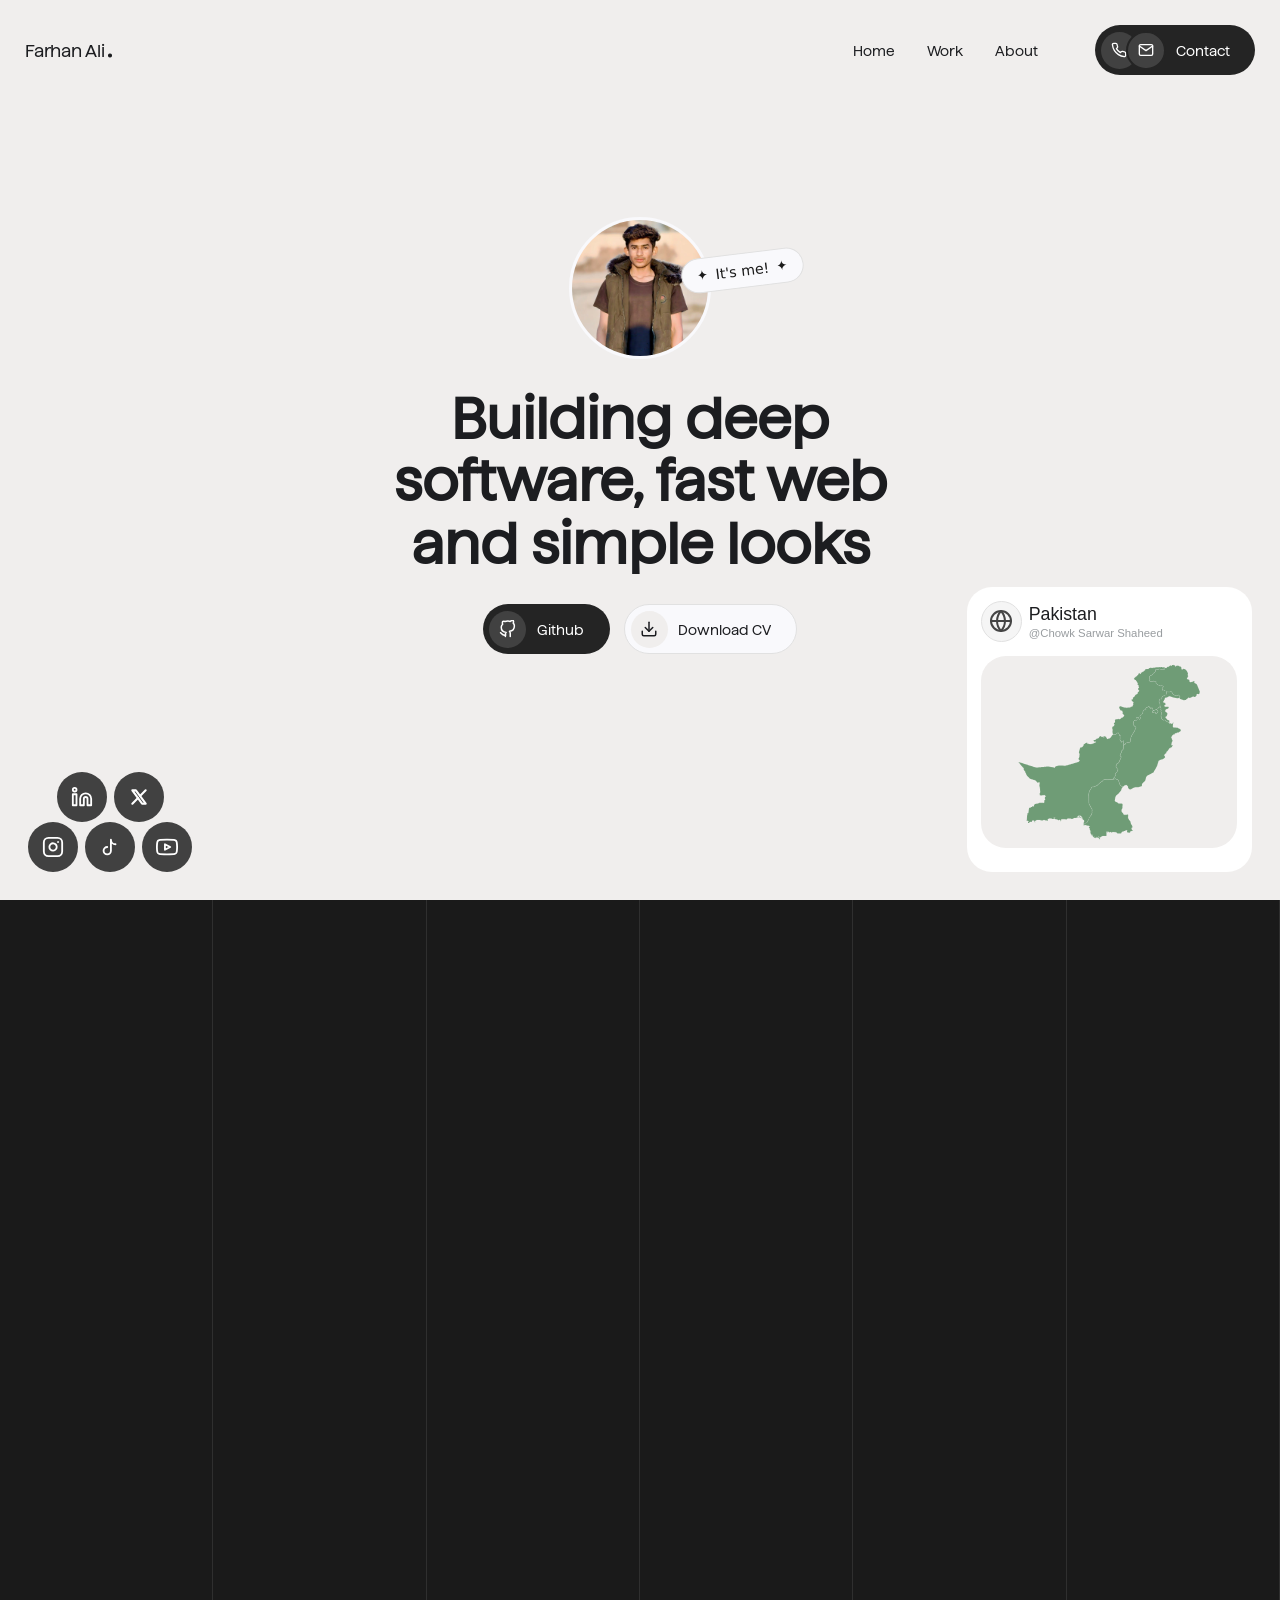
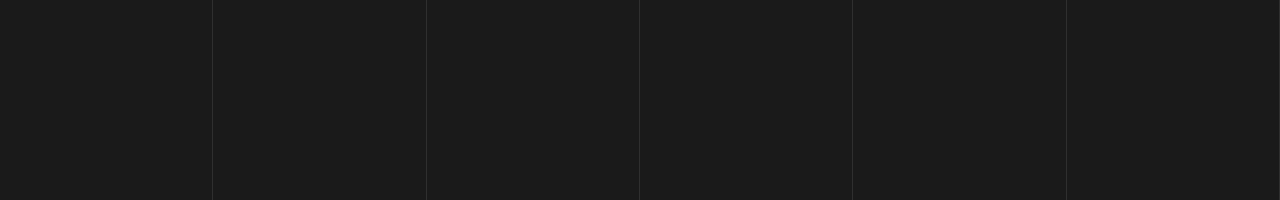
==== index.html @ 5ab33054 "First Commit" ====
<!DOCTYPE html>
<html lang="en">

<head>
    <meta charset="UTF-8">
    <meta name="viewport" content="width=device-width, initial-scale=1.0">
    <title>Farhan Ali</title>

    <link rel="stylesheet" href="./public/assets/css/style.css">
    <script src="/public/assets/js/index.js" type="module" defer></script>

    <style>
        /* Mobile Screens */
        @media (max-width: 768px) {
            .hero-heading {
                font-size: calc(var(--sfu) * 2.8) !important;
                line-height: 1.2 !important;
                padding: 0 .0rem !important;
            }

            .hero-btn-container {
                flex-direction: column;
                width: 100%;
                padding: 0 1.25rem;
            }

            .hero-btn-container .explore {
                display: inline !important;
                margin-right: 0.35rem !important;
            }

            .hero-section {
                justify-content: center !important;
                max-height: fit-content;
            }

        }

        @media (max-width: 991px) {
            .hero-section {
                grid-template-columns: 1fr !important;
                justify-items: center !important;
                gap: 5rem !important;
            }

            .social-links {
                order: 1;
                justify-self: center !important;
            }

            .location-widget {
                order: 2;
                justify-self: center !important;
            }

            .hero-container {
                padding-top: 7rem;
            }
        }

        @media (max-width: 512px) {
             /* .hero-heading {
                max-width: 100% !important;
            } */
            .location-widget {
                width: 100% !important;
                height: 22.5rem !important;
            } 
        }
    </style>
</head>

<body id="view-container" >

    <!-- Page Transition Container -->
    <div class="pt-container" style="height: 100vh; width: 100vw; display: flex; position: fixed; top: 0; left: 0; z-index: 20; pointer-events: none; 
    ">
        <div class="pt-column"
            style="height: 100%; flex: 1; background-color: #1a1a1a; border-right: solid 1px rgba(128,128,128,0.2); transition: none !important;">
        </div>
        <div class="pt-column"
            style="height: 100%; flex: 1; background-color: #1a1a1a; border-right: solid 1px rgba(128,128,128,0.2); transition: none !important;">
        </div>
        <div class="pt-column"
            style="height: 100%; flex: 1; background-color: #1a1a1a; border-right: solid 1px rgba(128,128,128,0.2); transition: none !important;">
        </div>
        <div class="pt-column"
            style="height: 100%; flex: 1; background-color: #1a1a1a; border-right: solid 1px rgba(128,128,128,0.2); transition: none !important;">
        </div>
        <div class="pt-column"
            style="height: 100%; flex: 1; background-color: #1a1a1a; border-right: solid 1px rgba(128,128,128,0.2); transition: none !important;">
        </div>
        <div class="pt-column"
            style="height: 100%; flex: 1; background-color: #1a1a1a; border-right: solid 1px rgba(128,128,128,0.2); transition: none !important;">
        </div>
    </div>

    <!-- Menu Switch -->
    <input id="menu-switch" type="checkbox" style="display: none;">

    <label for="menu-switch" class="bg-wrapper"
        style="position: fixed; top: 0; left: 0; inset: 0; background-color: rgba(0, 0, 0, 0.25);
            z-index: 11; pointer-events: none; opacity: 0; transition: opacity 0.8s cubic-bezier(0.075, 0.82, 0.165, 1); cursor: pointer;"></label>

    <!-- Navbar -->
    <nav style="position: absolute; top: 0px; left: 0px; width: 100%; z-index: 10; display: flex; justify-content: space-between; align-items: center;
         padding: calc(var(--sfu)*1.75);">

        <div style="display: flex; align-items: end; font-weight: 300; gap: calc(var(--sfu)*.25);">
            <h1 style="cursor: pointer; margin: 0; font-size: calc(var(--sfu)*1.25); font-weight: 400; letter-spacing: calc(var(--sfu)*-0.01);">
                Farhan Ali</h1>
            <div
                style="background-color: var(--color-text); height: calc(var(--sfu)*.25); width: calc(var(--sfu)*.25); border-radius: 50%;
                    transform: translateY(-100%);">
            </div>
        </div>

        <div class="nav-links" style="display: flex; gap: calc(var(--sfu)*4)">
            <div style="display: flex; align-items: center; gap: calc(var(--sfu)*2.25)">
                <a href="/">Home</a>
                <a href="/work">Work</a>
                <a href="/about">About</a>
            </div>

            <a href="/contact/" class="contact-btn"
                style="padding: calc(var(--sfu)*.4) calc(var(--sfu)*1.75) calc(var(--sfu)*.4) calc(var(--sfu)*.4); border-radius: 5em;
                    background-color: var(--color-btn-bg-primary); color: var(--color-text-dark); display: flex; align-items: center;
                    gap: calc(var(--sfu)*.75); cursor: pointer; width: fit-content; text-decoration: none;">

                <div style="display: flex; align-items: center;">
                    <div class="icon-base"
                        style="height: calc(var(--sfu)*2.6); width: calc(var(--sfu)*2.6); border-radius: 50%; background-color: var(--color-btn-primary-icon-bg);
                            display: flex; align-items: center; justify-content: center; position: relative; z-index: 1;">
                        <svg width="16" height="16" viewBox="0 0 24 24" fill="none" stroke="currentColor"
                            stroke-width="2" stroke-linecap="round" stroke-linejoin="round">
                            <path
                                d="M22 16.92v3a2 2 0 0 1-2.18 2 19.79 19.79 0 0 1-8.63-3.07 19.5 19.5 0 0 1-6-6 19.79 19.79 0 0 1-3.07-8.67A2 2 0 0 1 4.11 2h3a2 2 0 0 1 2 1.72 12.84 12.84 0 0 0 .7 2.81 2 2 0 0 1-.45 2.11L8.09 9.91a16 16 0 0 0 6 6l1.27-1.27a2 2 0 0 1 2.11-.45 12.84 12.84 0 0 0 2.81.7A2 2 0 0 1 22 16.92z">
                            </path>
                        </svg>
                    </div>

                    <div class="icon-top"
                        style="height: calc(var(--sfu)*2.75); width: calc(var(--sfu)*2.75); border-radius: 50%; background-color: var(--color-btn-primary-icon-bg);
                            display: flex; align-items: center; justify-content: center; position: relative; z-index: 2; margin-left: calc(var(--sfu)*-.8);
                            border: calc(var(--sfu)*.2) solid var(--color-btn-bg-primary);">
                        <svg width="16" height="16" viewBox="0 0 24 24" fill="none" stroke="currentColor"
                            stroke-width="2" stroke-linecap="round" stroke-linejoin="round">
                            <path d="M4 4h16c1.1 0 2 .9 2 2v12c0 1.1-.9 2-2 2H4c-1.1 0-2-.9-2-2V6c0-1.1.9-2 2-2z">
                            </path>
                            <polyline points="22,6 12,13 2,6"></polyline>
                        </svg>
                    </div>
                </div>

                <span class="btn-text">Contact</span>
            </a>
        </div>
    </nav>

    <!-- Menu -->
    <div id="menu"
        style="position: fixed; width: calc(var(--sfu)*4); height: calc(var(--sfu)*4); border-radius: 50%; background-color: var(--color-btn-bg-primary);
            color: var(--color-text-dark); display: flex; flex-direction: column; justify-content: space-between;  z-index: 13;
            overflow: hidden; transition: all 0.4s cubic-bezier(0.76, 0, 0.24, 1); padding: 0; top: calc(var(--sfu)*1.75); right: calc(var(--sfu)*1.75);
            max-width: calc(var(--sfu)*23)">

        <label for="menu-switch" class="hamburger-icon" style="width: calc(var(--sfu)*4); height: calc(var(--sfu)*4); border-radius: 50%;
            background-color: var(--color-btn-bg-primary); cursor: pointer; display: flex; flex-direction: column; justify-content: center; align-items: center;
            gap: calc(var(--sfu)*.375); z-index: 15; position: absolute; top: 0; right: 0; overflow: hidden; transition: all 0.4s cubic-bezier(0.76, 0, 0.24, 1);
            ">
            <div class="line-top"
                style="z-index: 2; width: calc(var(--sfu)*1.35); height: calc(var(--sfu)*.125); background-color: currentColor;
                 border-radius: calc(var(--sfu)*.125); transition: transform 0.3s ease;">
            </div>
            <div class="line-bottom"
                style="z-index: 2; width: calc(var(--sfu)*1.35); height: calc(var(--sfu)*.125); background-color: currentColor;
                 border-radius: calc(var(--sfu)*.125); transition: transform 0.3s ease;">
            </div>
            <div class="bg-active" style="position: absolute; inset: 0; z-index: 1; background-color: var(--color-blue); border-radius: 50%;
             transform: translateY(100%); transition: transform 0.4s cubic-bezier(0.76, 0, 0.24, 1);">
            </div>
        </label>

        <div style="color: var(--color-text-muted);">Menu</div>

        <div style="display: flex; flex-direction: column; gap: calc(var(--sfu)*.25); font-size: calc(var(--sfu)* 2);">
            <a href="/">Home</a>
            <a href="/work/">Work</a>
            <a href="/about/">About</a>
            <a href="/contact/">Contact</a>
        </div>



        <div style="display: flex; flex-direction: column; gap: calc(var(--sfu)*1.5); ">
            <!-- <a href="mailto:me@farhanali.org">me@farhanali.org</a> -->
            <div style="font-size: calc(var(--sfu)*0.8); color: var(--color-text-muted);">Social</div>
            <div style="display: flex; justify-content: space-between;">
                <a href="">Twiter</a>
                <a href="">Tiktok</a>
                <a href="">Instagram</a>
                <a href="">Github</a>
            </div>
        </div>

    </div>

    <!-- Main Content -->
    <div id="swup">
        <!-- Hero section -->
        <section class="hero-section" style="width: 100%; height: 100vh; max-height: 1200px; padding-bottom: calc(var(--sfu)*2); display: grid; 
            grid-template-columns: 1fr auto 1fr; align-items: end; justify-content: space-between; width: 100%;
        ">

            <!-- Social Links -->
            <div class="social-links"
                style="justify-self: start; display: flex; flex-direction: column; justify-content: center; align-items: center; gap: calc(var(--sfu)*-0.5)">

                <div style="display: flex; gap: calc(var(--sfu)*.5);">
                    <a href="https://linkedin.com/in/YOUR_USERNAME" target="_blank" rel="noopener noreferrer"
                        aria-label="LinkedIn"
                        style="height: calc(var(--sfu)*3.5); width: calc(var(--sfu)*3.5); border-radius: 50%; background-color: #414141; display: flex;
                            align-items: center; justify-content: center; color: var(--color-text-dark, #ffffff); text-decoration: none;
                            border: calc(var(--sfu)*.0625) solid transparent; box-sizing: border-box; flex-shrink: 0; transition: transform 0.2s ease, 
                            background-color 0.2s ease;">
                        <svg width="22" height="22" viewBox="0 0 24 24" fill="none" stroke="currentColor"
                            stroke-width="2" stroke-linecap="round" stroke-linejoin="round">
                            <path d="M16 8a6 6 0 0 1 6 6v7h-4v-7a2 2 0 0 0-2-2 2 2 0 0 0-2 2v7h-4v-7a6 6 0 0 1 6-6z">
                            </path>
                            <rect x="2" y="9" width="4" height="12"></rect>
                            <circle cx="4" cy="4" r="2"></circle>
                        </svg>
                    </a>

                    <a href="https://x.com/FaranAli_Dev" target="_blank" rel="noopener noreferrer"
                        aria-label="X (Twitter)"
                        style="height: calc(var(--sfu)*3.5); width: calc(var(--sfu)*3.5); border-radius: 50%; background-color: #414141; display: flex;
                            align-items: center; justify-content: center; color: var(--color-text-dark, #ffffff); text-decoration: none; 
                            border: calc(var(--sfu)*.0625) solid transparent; box-sizing: border-box; flex-shrink: 0; transition: 
                            transform 0.2s ease, background-color 0.2s ease;">
                        <svg width="20" height="20" viewBox="0 0 24 24" fill="none" stroke="currentColor"
                            stroke-width="2.5" stroke-linecap="round" stroke-linejoin="round">
                            <path d="M4 4l11.733 16h4.267l-11.733 -16z"></path>
                            <path d="M4 20l6.768 -6.768m2.46 -2.46l6.772 -6.772"></path>
                        </svg>
                    </a>
                </div>

                <div style="display: flex; gap: calc(var(--sfu)*.5);">
                    <a href="https://www.instagram.com/ali_farhan_oop" target="_blank" rel="noopener noreferrer"
                        aria-label="Instagram"
                        style="height: calc(var(--sfu)*3.5); width: calc(var(--sfu)*3.5); border-radius: 50%; background-color: #414141; display: 
                            flex; align-items: center; justify-content: center; color: var(--color-text-dark, #ffffff); text-decoration: none; 
                            border: calc(var(--sfu)*.0625) solid transparent; box-sizing: border-box; flex-shrink: 0; transition: transform 0.2s ease, 
                            background-color 0.2s ease;">
                        <svg width="22" height="22" viewBox="0 0 24 24" fill="none" stroke="currentColor"
                            stroke-width="2" stroke-linecap="round" stroke-linejoin="round">
                            <rect x="2" y="2" width="20" height="20" rx="5" ry="5"></rect>
                            <path d="M16 11.37A4 4 0 1 1 12.63 8 4 4 0 0 1 16 11.37z"></path>
                            <line x1="17.5" y1="6.5" x2="17.51" y2="6.5"></line>
                        </svg>
                    </a>

                    <a href="https://www.tiktok.com/@duferminded" target="_blank" rel="noopener noreferrer"
                        aria-label="TikTok"
                        style="height: calc(var(--sfu)*3.5); width: calc(var(--sfu)*3.5); border-radius: 50%; background-color: #414141; display: flex;
                            align-items: center; justify-content: center; color: var(--color-text-dark, #ffffff); text-decoration: none;
                            border: calc(var(--sfu)*.0625) solid transparent; box-sizing: border-box; flex-shrink: 0; transition: 
                            transform 0.2s ease, background-color 0.2s ease;">
                        <svg width="22" height="22" viewBox="0 0 24 24" fill="none" stroke="currentColor"
                            stroke-width="2" stroke-linecap="round" stroke-linejoin="round">
                            <path d="M9 12a4 4 0 1 0 4 4V4a5 5 0 0 0 5 5"></path>
                        </svg>
                    </a>

                    <a href="https://www.youtube.com/@FarhanAli-l1d4q" target="_blank" rel="noopener noreferrer"
                        aria-label="YouTube"
                        style="height: calc(var(--sfu)*3.5); width: calc(var(--sfu)*3.5); border-radius: 50%; background-color: #414141; display: flex; 
                            align-items: center; justify-content: center; color: var(--color-text-dark, #ffffff); text-decoration: none; 
                            border: calc(var(--sfu)*.0625) solid transparent; box-sizing: border-box; flex-shrink: 0; transition: transform 0.2s ease, 
                            background-color 0.2s ease;">
                        <svg width="22" height="22" viewBox="0 0 24 24" fill="none" stroke="currentColor"
                            stroke-width="2" stroke-linecap="round" stroke-linejoin="round">
                            <path
                                d="M22.54 6.42a2.78 2.78 0 0 0-1.95-1.96C18.88 4 12 4 12 4s-6.88 0-8.59.46a2.78 2.78 0 0 0-1.95 1.96A29 29 0 0 0 1 12a29 29 0 0 0 .46 5.58 2.78 2.78 0 0 0 1.95 1.96C5.12 20 12 20 12 20s6.88 0 8.59-.46a2.78 2.78 0 0 0 1.95-1.96A29 29 0 0 0 23 12a29 29 0 0 0-.46-5.58z">
                            </path>
                            <polygon points="9.75 15.02 15.5 12 9.75 8.98 9.75 15.02"></polygon>
                        </svg>
                    </a>
                </div>

            </div>

            <!-- Hero -->
            <div class="hero-container"
                style="align-self: center; justify-self: center; display: flex; flex-direction: column; gap: calc(var(--sfu)*2); align-items: center; ">

                <div style="height: calc(var(--sfu)*10); width: calc(var(--sfu)*10); border-radius: 50%; background-color: var(--color-btn-bg-secondary); 
                        border: solid calc(var(--sfu)*.25) var(--color-btn-bg-secondary); position: relative;">
                    <img src="/public/images/farhan-ali.jpg" alt="Farhan Ali"
                        style="object-fit: cover; inset: 0; height: 100%; width: 100%; border-radius: 50%;">
                    <div
                        style="padding: calc(var(--sfu)*.6) calc(var(--sfu)*1); border-radius: 5rem; background-color: var(--color-btn-bg-secondary); 
                        border: solid calc(var(--sfu)*.1) var(--color-btn-secondary-border); position: absolute; top: 50%; transform: translateY(-100%) 
                        rotate(-7deg); left: 80%; width: max-content; display: flex; justify-content: center; align-items: center; gap: calc(var(--sfu)*.5);
                        color: #1a1a1a; font-family: system-ui, sans-serif; font-weight: 500;">

                        <svg viewBox="0 0 24 24" fill="currentColor"
                            style="height: 0.85em; width: 0.85em; flex-shrink: 0;">
                            <path
                                d="M12 2c0 5.523-4.477 10-10 10 5.523 0 10 4.477 10 10 0-5.523 4.477-10 10-10-5.523 0-10-4.477-10-10z" />
                        </svg>
                        It's me!
                        <svg viewBox="0 0 24 24" fill="currentColor"
                            style="height: 0.85em; width: 0.85em; flex-shrink: 0;">
                            <path
                                d="M12 2c0 5.523-4.477 10-10 10 5.523 0 10 4.477 10 10 0-5.523 4.477-10 10-10-5.523 0-10-4.477-10-10z" />
                        </svg>

                    </div>
                </div>

                <h1 class="hero-heading"
                    style="font-size: calc(var(--sfu) * 4); line-height: 1.1; font-weight: 600; text-align: center; max-width: 16ch;">
                    Building deep software, fast web and simple looks
                </h1>

                <div style="justify-content: end; display: flex; align-items: center; gap: calc(var(--sfu)*1);"
                    class="hero-btn-container">
                    <a data-magnetic href="https://github.com/Farhan-Ali-Rajpoot/" target="_blank" rel="noopener noreferrer" style="padding: calc(var(--sfu)*.4) 
                        calc(var(--sfu)*1.75) calc(var(--sfu)*.4) calc(var(--sfu)*.4); border-radius: calc(var(--sfu)*5); background-color: var(--color-btn-bg-primary); 
                        color: var(--color-text-dark); display: inline-flex; align-items: center; gap: calc(var(--sfu)*.75); cursor: pointer;
                        width: fit-content; text-decoration: none; border: calc(var(--sfu)*.0625) solid transparent; box-sizing: border-box;
                    ">

                        <div style="height: calc(var(--sfu)*2.6); width: calc(var(--sfu)*2.6); border-radius: 50%; background-color: var(--color-btn-primary-icon-bg);
                            display: flex; align-items: center; justify-content: center; flex-shrink: 0;">
                            <svg width="18" height="18" viewBox="0 0 24 24" fill="none" stroke="currentColor"
                                stroke-width="2" stroke-linecap="round" stroke-linejoin="round">
                                <path
                                    d="M15 22v-4a4.8 4.8 0 0 0-1-3.03c3.18-.36 6.5-1.59 6.5-7a5.2 5.2 0 0 0-1.5-3.8 4.6 4.6 0 0 0-.1-3.8s-1.2-.3-3.9 1.5a13.3 13.3 0 0 0-7 0C6.2 1.6 5 1.9 5 1.9a4.6 4.6 0 0 0-.1 3.8A5.2 5.2 0 0 0 3 9.5c0 5.4 3.3 6.6 6.5 7a4.8 4.8 0 0 0-1 3.03V22">
                                </path>
                                <path d="M9 20c-5 1.5-5-2.5-7-3"></path>
                            </svg>
                        </div>

                        <span data-magnetic-inner>
                            <span class="explore" style="display: none;">Explore</span>Github
                        </span>
                    </a>

                    <a class="btn-roll-trigger" data-magnetic href="/public/docs/farhan-ali.pdf" target="_blank" rel="noopener noreferrer"
                        style="padding: calc(var(--sfu)*.4) calc(var(--sfu)*1.75) calc(var(--sfu)*.4) calc(var(--sfu)*.4); border-radius: calc(var(--sfu)*5);
                            background-color: var(--color-btn-bg-secondary);  display: inline-flex; align-items: center; gap: calc(var(--sfu)*.75);
                            cursor: pointer; width: fit-content; border: calc(var(--sfu)*.0625) solid var(--color-btn-secondary-border); text-decoration: none;">

                        <div style="height: calc(var(--sfu)*2.6); width: calc(var(--sfu)*2.6); border-radius: 50%; background-color: var(--color-btn-secondary-icon-bg); display: flex;
                             align-items: center; justify-content: center; flex-shrink: 0;">
                            <svg width="18" height="18" viewBox="0 0 24 24" fill="none" stroke="currentColor"
                                stroke-width="2" stroke-linecap="round" stroke-linejoin="round">
                                <path d="M21 15v4a2 2 0 0 1-2 2H5a2 2 0 0 1-2-2v-4"></path>
                                <polyline points="7 10 12 15 17 10"></polyline>
                                <line x1="12" y1="15" x2="12" y2="3"></line>
                            </svg>
                        </div>

                        <div data-magnetic-inner style="position: relative; overflow: hidden;">
                            <span>Download CV</span>
                            <span style="position: absolute; top: 0; left: 0; transform: translateY(100%);">Download CV</span>
                        </div>
                    </a>
                </div>
            </div>

            <!-- Location -->
            <div class="location-widget" style=" justify-self: end;  height: calc(var(--sfu)*20);  width: calc(var(--sfu)*20);  border-radius: calc(var(--sfu)*1.75);
                background-color: #ffffff; padding: calc(var(--sfu)*1);
            ">
                <div
                    style="display: flex; align-items: center; gap: calc(var(--sfu)*.5); font-family: sans-serif; padding-bottom: calc(var(--sfu)*1);">
                    <!-- Globe Icon Container -->
                    <div class="location-badge" style=" background-color: #f5f5f5;  color: #1a1a1a;  padding: calc(var(--sfu)*.5); border-radius: calc(var(--sfu)*5);
                        border: calc(var(--sfu)*.0625) solid #e1e1e1; display: flex; align-items: center; justify-content: center;
                    ">
                        <svg width="24" height="24" viewBox="0 0 24 24" fill="none" stroke="currentColor"
                            stroke-width="2" stroke-linecap="round" stroke-linejoin="round" style="opacity: 0.8;">
                            <circle cx="12" cy="12" r="10"></circle>
                            <line x1="2" y1="12" x2="22" y2="12"></line>
                            <path
                                d="M12 2a15.3 15.3 0 0 1 4 10 15.3 15.3 0 0 1-4 10 15.3 15.3 0 0 1-4-10 15.3 15.3 0 0 1 4-10z">
                            </path>
                        </svg>
                    </div>

                    <!-- Heading Content -->
                    <div style="display: flex; flex-direction: column; align-items: start; justify-content: center; gap: calc(var(--sfu)*.1);">
                        <span class="location-text" style="font-size: calc(var(--sfu)*1.25);">Pakistan</span>
                        <span style="color: var(--color-text-muted); font-size: calc(var(--sfu)*.8);">@Chowk Sarwar Shaheed</span>
                    </div>
                </div>

                <div style="width: 100%; height: calc(100% - 4rem); border-radius: calc(var(--sfu)*1.75); background-color: var(--color-bg);
                    display: flex; align-items: center; justify-content: center;">
                    <img src="/public/svgs/pk.svg" alt="Pakistan" style="background-size: cover; height: 100%;">
                </div>

            </div>

        </section>

        <section style="height: 100vh;"></section>

    </div>

    <!-- Footer -->
    <footer style="width: 100%; display: flex; flex-direction: column;"></footer>

</body>

</html>
---- public/assets/css/style.css ----
/* Base Styles */
@import url("./base/scaling.css");
@import url("./base/tokens.css");
@import url("./base/fonts.css");

/* Components */
@import url('./components/navbar.css');

* {
  box-sizing: border-box;
  margin: 0;
  padding: 0;
}

body {
  background-color: var(--color-bg);
  color: var(--color-text);
  font-family:  'hafermonoregular' ,-apple-system, BlinkMacSystemFont, "Segoe UI", Roboto, Helvetica, Arial, sans-serif;
  font-size: calc(var(--sfu)* 1);
  overflow-x: hidden;
  width: 100%;
}

#view-container {
  padding: 0 calc(var(--sfu)*2);
  min-height: 100vh;
}

a {
    text-decoration: none;
    color: var(--text-color);
}

::-webkit-scrollbar { 
  display: none;
}
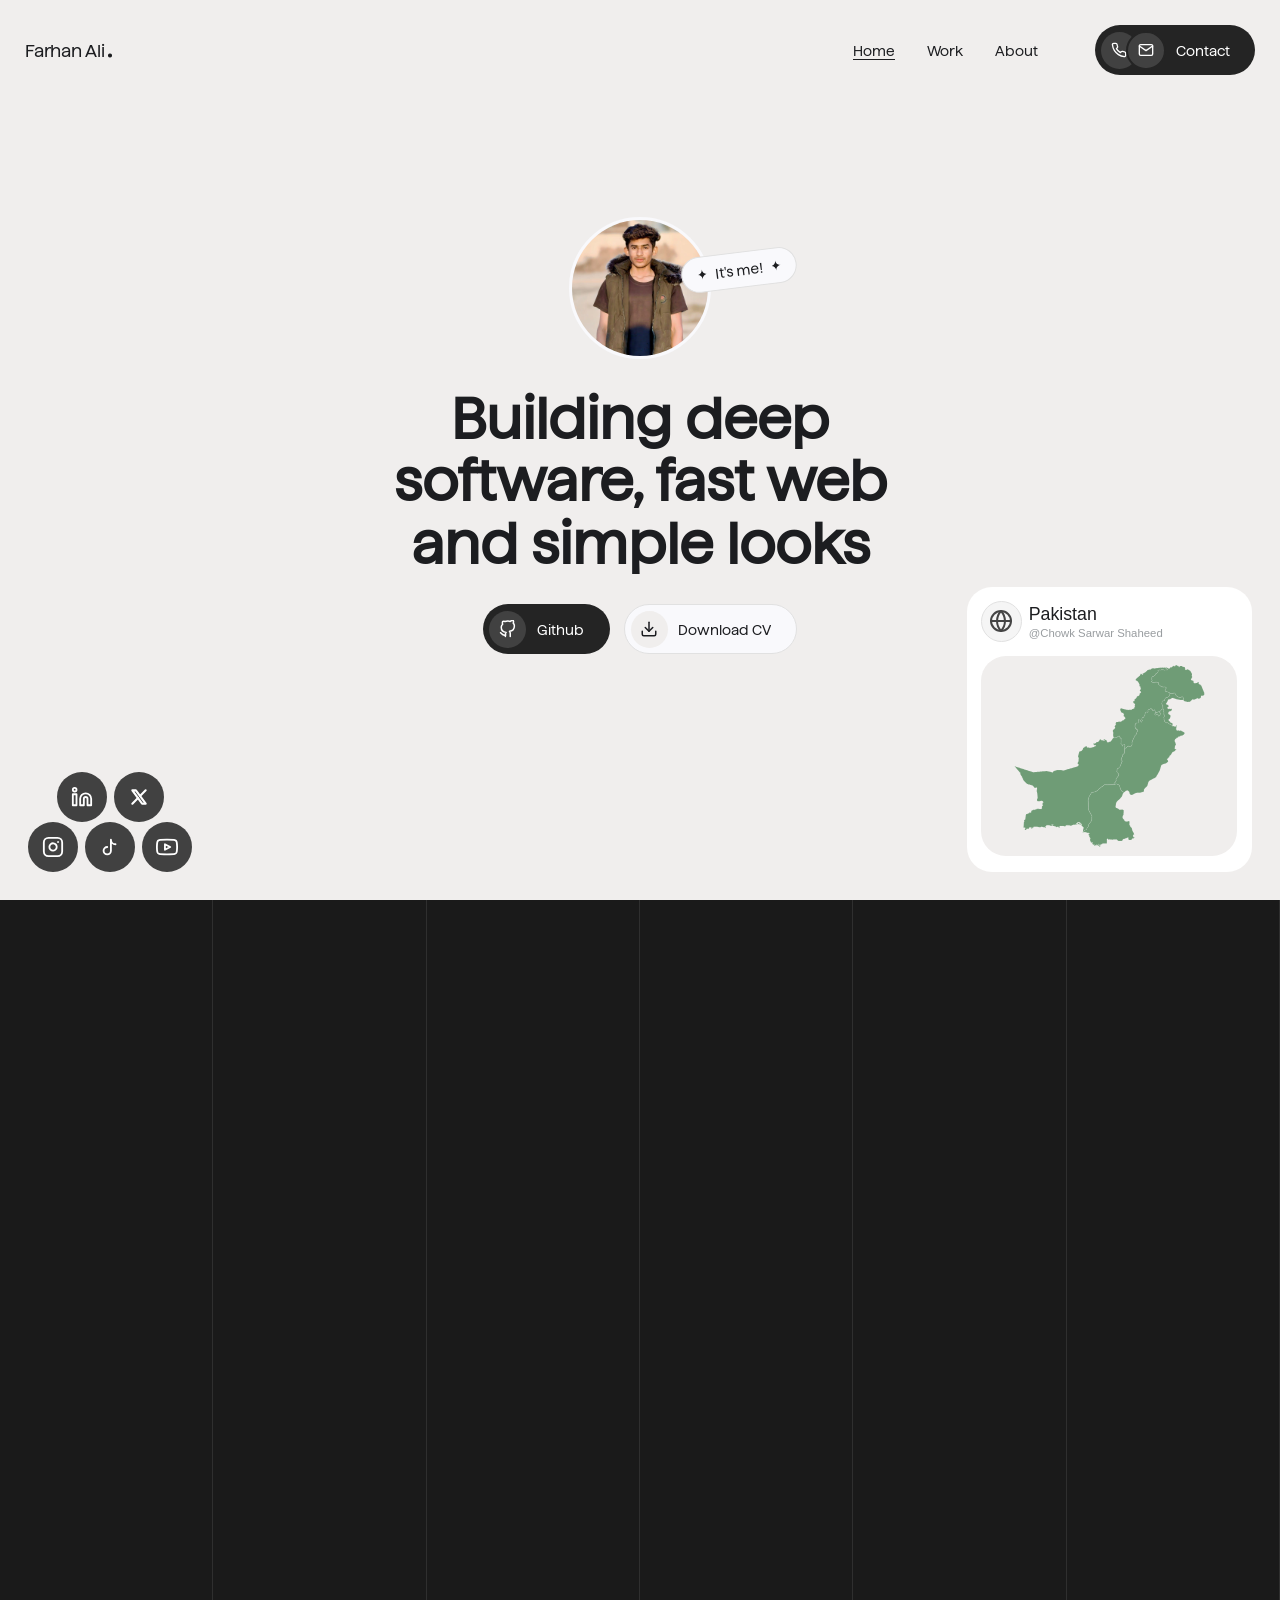
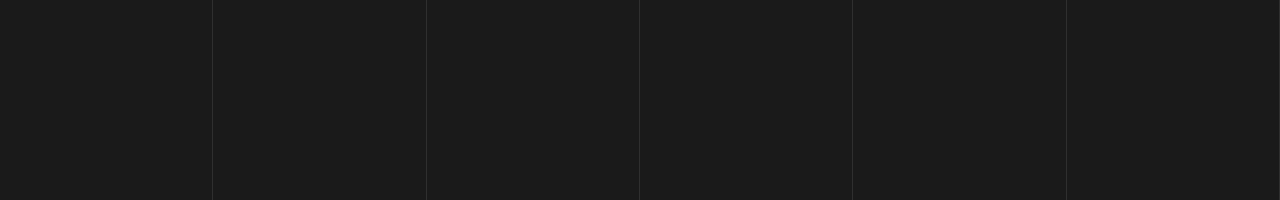
==== commit 748bee5d: "stablized" ====
--- a/index.html
+++ b/index.html
@@ -4,7 +4,7 @@
 <head>
     <meta charset="UTF-8">
     <meta name="viewport" content="width=device-width, initial-scale=1.0">
-    <title>Farhan Ali</title>
+    <title>Under Construction</title>
 
     <link rel="stylesheet" href="./public/assets/css/style.css">
     <script src="/public/assets/js/index.js" type="module" defer></script>
@@ -59,18 +59,19 @@
         }
 
         @media (max-width: 512px) {
-             /* .hero-heading {
+
+            /* .hero-heading {
                 max-width: 100% !important;
             } */
             .location-widget {
                 width: 100% !important;
                 height: 22.5rem !important;
-            } 
+            }
         }
     </style>
 </head>
 
-<body id="view-container" >
+<body id="view-container">
 
     <!-- Page Transition Container -->
     <div class="pt-container" style="height: 100vh; width: 100vw; display: flex; position: fixed; top: 0; left: 0; z-index: 20; pointer-events: none; 
@@ -106,31 +107,49 @@
     <nav style="position: absolute; top: 0px; left: 0px; width: 100%; z-index: 10; display: flex; justify-content: space-between; align-items: center;
          padding: calc(var(--sfu)*1.75);">
 
-        <div style="display: flex; align-items: end; font-weight: 300; gap: calc(var(--sfu)*.25);">
-            <h1 style="cursor: pointer; margin: 0; font-size: calc(var(--sfu)*1.25); font-weight: 400; letter-spacing: calc(var(--sfu)*-0.01);">
-                Farhan Ali</h1>
-            <div
-                style="background-color: var(--color-text); height: calc(var(--sfu)*.25); width: calc(var(--sfu)*.25); border-radius: 50%;
+        <a href="/" style="display: flex; align-items: end; font-weight: 300; gap: calc(var(--sfu)*.25);">
+            <h1
+                style="margin: 0; font-size: calc(var(--sfu)*1.25); font-weight: 400; letter-spacing: calc(var(--sfu)*-0.01);">
+                Farhan Ali
+            </h1>
+            <div style="background-color: var(--color-text); height: calc(var(--sfu)*.25); width: calc(var(--sfu)*.25); border-radius: 50%;
                     transform: translateY(-100%);">
             </div>
-        </div>
-
-        <div class="nav-links" style="display: flex; gap: calc(var(--sfu)*4)">
+        </a>
+
+        <div class="nav-links" style="width: fit-content; display: flex; gap: calc(var(--sfu)*4)">
             <div style="display: flex; align-items: center; gap: calc(var(--sfu)*2.25)">
-                <a href="/">Home</a>
-                <a href="/work">Work</a>
-                <a href="/about">About</a>
-            </div>
-
-            <a href="/contact/" class="contact-btn"
-                style="padding: calc(var(--sfu)*.4) calc(var(--sfu)*1.75) calc(var(--sfu)*.4) calc(var(--sfu)*.4); border-radius: 5em;
-                    background-color: var(--color-btn-bg-primary); color: var(--color-text-dark); display: flex; align-items: center;
-                    gap: calc(var(--sfu)*.75); cursor: pointer; width: fit-content; text-decoration: none;">
+                <a data-active href="/" class="line-reveal-trigger" style="position: relative;">
+                    Home
+                    <div class="line-to-reveal" style="position: absolute; bottom: -10%; left: 0; display: block; width: 100%; height: 1px; background-color: var(--color-text);
+                         transition: transform .8s cubic-bezier(0.075, 0.82, 0.165, 1) .3s;">
+                    </div>
+                </a>
+
+                <a href="/work" class="line-reveal-trigger" style="position: relative;">
+                    Work
+                    <div class="line-to-reveal" style="position: absolute; bottom: -10%; left: 0; display: block; width: 100%; height: 1px; background-color: var(--color-text);
+                         transition: transform .8s cubic-bezier(0.075, 0.82, 0.165, 1) .3s; transform: scaleX(0);">
+                    </div>
+                </a>
+
+                <a href="/about" class="line-reveal-trigger" style="position: relative;">
+                    About
+                    <div class="line-to-reveal" style="position: absolute; bottom: -10%; left: 0; display: block; width: 100%; height: 1px; background-color: var(--color-text);
+                         transition: transform .8s cubic-bezier(0.075, 0.82, 0.165, 1) .3s; transform: scaleX(0);">
+                    </div>
+                </a>
+
+            </div>
+
+
+            <a data-magnetic href="/contact/" class="contact-btn roll-trigger" style="padding: calc(var(--sfu)*.4) calc(var(--sfu)*1.75) calc(var(--sfu)*.4) calc(var(--sfu)*.4);
+                    border-radius: 5em; background-color: var(--color-btn-bg-primary); color: var(--color-text-dark); display: flex; align-items: center;
+                    gap: calc(var(--sfu)*.75); text-decoration: none;">
 
                 <div style="display: flex; align-items: center;">
-                    <div class="icon-base"
-                        style="height: calc(var(--sfu)*2.6); width: calc(var(--sfu)*2.6); border-radius: 50%; background-color: var(--color-btn-primary-icon-bg);
-                            display: flex; align-items: center; justify-content: center; position: relative; z-index: 1;">
+                    <div style="height: calc(var(--sfu)*2.6); width: calc(var(--sfu)*2.6); border-radius: 50%; background-color: var(--color-btn-primary-icon-bg);
+                            display: flex; align-items: center; justify-content: center;">
                         <svg width="16" height="16" viewBox="0 0 24 24" fill="none" stroke="currentColor"
                             stroke-width="2" stroke-linecap="round" stroke-linejoin="round">
                             <path
@@ -139,10 +158,9 @@
                         </svg>
                     </div>
 
-                    <div class="icon-top"
+                    <div
                         style="height: calc(var(--sfu)*2.75); width: calc(var(--sfu)*2.75); border-radius: 50%; background-color: var(--color-btn-primary-icon-bg);
-                            display: flex; align-items: center; justify-content: center; position: relative; z-index: 2; margin-left: calc(var(--sfu)*-.8);
-                            border: calc(var(--sfu)*.2) solid var(--color-btn-bg-primary);">
+                            display: flex; align-items: center; justify-content: center; margin-left: calc(var(--sfu)*-.8); border: calc(var(--sfu)*.2) solid var(--color-btn-bg-primary);">
                         <svg width="16" height="16" viewBox="0 0 24 24" fill="none" stroke="currentColor"
                             stroke-width="2" stroke-linecap="round" stroke-linejoin="round">
                             <path d="M4 4h16c1.1 0 2 .9 2 2v12c0 1.1-.9 2-2 2H4c-1.1 0-2-.9-2-2V6c0-1.1.9-2 2-2z">
@@ -152,60 +170,143 @@
                     </div>
                 </div>
 
-                <span class="btn-text">Contact</span>
+                <div data-magnetic-inner style="position: relative; overflow: hidden;">
+                    <p class="text-roll-1" style="transition: transform .7s cubic-bezier(0.075, 0.82, 0.165, 1);">
+                        Contact
+                    </p>
+                    <p class="text-roll-2" style="transition: transform .7s cubic-bezier(0.075, 0.82, 0.165, 1); position: absolute; 
+                                top: 0; left: 0; transform: translateY(100%);">Contact
+                    </p>
+                </div>
             </a>
         </div>
+
+
+        </div>
     </nav>
 
     <!-- Menu -->
-    <div id="menu"
-        style="position: fixed; width: calc(var(--sfu)*4); height: calc(var(--sfu)*4); border-radius: 50%; background-color: var(--color-btn-bg-primary);
-            color: var(--color-text-dark); display: flex; flex-direction: column; justify-content: space-between;  z-index: 13;
-            overflow: hidden; transition: all 0.4s cubic-bezier(0.76, 0, 0.24, 1); padding: 0; top: calc(var(--sfu)*1.75); right: calc(var(--sfu)*1.75);
-            max-width: calc(var(--sfu)*23)">
-
-        <label for="menu-switch" class="hamburger-icon" style="width: calc(var(--sfu)*4); height: calc(var(--sfu)*4); border-radius: 50%;
-            background-color: var(--color-btn-bg-primary); cursor: pointer; display: flex; flex-direction: column; justify-content: center; align-items: center;
-            gap: calc(var(--sfu)*.375); z-index: 15; position: absolute; top: 0; right: 0; overflow: hidden; transition: all 0.4s cubic-bezier(0.76, 0, 0.24, 1);
-            ">
-            <div class="line-top"
-                style="z-index: 2; width: calc(var(--sfu)*1.35); height: calc(var(--sfu)*.125); background-color: currentColor;
+
+    <div class="hamburger-icon-wrapper" style="pointer-events: none; position: fixed; top: calc(var(--sfu)*2); right: calc(var(--sfu)*2); z-index: 15;
+        transition: all .4s cubic-bezier(0.075, 0.82, 0.165, 1);">
+
+        <label data-magnetic for="menu-switch" class="hamburger-icon" style="width: calc(var(--sfu)*4); height: calc(var(--sfu)*4); border-radius: 50%;
+            background-color: var(--color-btn-bg-primary); cursor: pointer; display: flex; justify-content: center; align-items: center; overflow: hidden;
+            position: relative; transition: scale .5s cubic-bezier(0.075, 0.82, 0.165, 1);
+        ">
+            <div data-magnetic-inner
+                style="z-index: 2; display: flex; flex-direction: column; gap: calc(var(--sfu)*.375);">
+                <div class="line-top" style="width: calc(var(--sfu)*1.35); height: calc(var(--sfu)*.125); background-color: var(--color-bg);
                  border-radius: calc(var(--sfu)*.125); transition: transform 0.3s ease;">
-            </div>
-            <div class="line-bottom"
-                style="z-index: 2; width: calc(var(--sfu)*1.35); height: calc(var(--sfu)*.125); background-color: currentColor;
+                </div>
+                <div class="line-bottom" style="width: calc(var(--sfu)*1.35); height: calc(var(--sfu)*.125); background-color: var(--color-bg);
                  border-radius: calc(var(--sfu)*.125); transition: transform 0.3s ease;">
+                </div>
             </div>
             <div class="bg-active" style="position: absolute; inset: 0; z-index: 1; background-color: var(--color-blue); border-radius: 50%;
              transform: translateY(100%); transition: transform 0.4s cubic-bezier(0.76, 0, 0.24, 1);">
             </div>
         </label>
+    </div>
+
+    <div id="menu" style="position: fixed; width: calc(var(--sfu)*2); height: calc(var(--sfu)*2); border-radius: 50%; background-color: var(--color-btn-bg-primary);
+            color: var(--color-text-dark); display: flex; flex-direction: column; justify-content: space-between; align-items: start;  z-index: 14;
+            overflow: hidden; padding: 0; top: calc(var(--sfu)*3); right: calc(var(--sfu)*3); max-width: calc(var(--sfu)*23);
+            transition: all 0.5s cubic-bezier(0.76, 0, 0.24, 1), scale 0s; scale: 0; 
+        ">
 
         <div style="color: var(--color-text-muted);">Menu</div>
 
         <div style="display: flex; flex-direction: column; gap: calc(var(--sfu)*.25); font-size: calc(var(--sfu)* 2);">
-            <a href="/">Home</a>
-            <a href="/work/">Work</a>
-            <a href="/about/">About</a>
-            <a href="/contact/">Contact</a>
-        </div>
-
-
-
-        <div style="display: flex; flex-direction: column; gap: calc(var(--sfu)*1.5); ">
-            <!-- <a href="mailto:me@farhanali.org">me@farhanali.org</a> -->
-            <div style="font-size: calc(var(--sfu)*0.8); color: var(--color-text-muted);">Social</div>
-            <div style="display: flex; justify-content: space-between;">
-                <a href="">Twiter</a>
-                <a href="">Tiktok</a>
-                <a href="">Instagram</a>
-                <a href="">Github</a>
-            </div>
+            <a href="/" data-active style="display: flex; align-items: center;">
+                <div class="dot" style="height: calc(var(--sfu)*.5); width: calc(var(--sfu)*.5); background-color: var(--color-text-dark); display: inline-block; 
+                border-radius: 50%; position: absolute;"></div>
+                <span style="display: inline-block;">Home</span>
+            </a>
+            <a href="/work/" style="display: flex; align-items: center;">
+                <div class="dot" style="height: calc(var(--sfu)*.5); width: calc(var(--sfu)*.5); background-color: var(--color-text-dark); display: inline-block; 
+                border-radius: 50%; position: absolute;"></div>
+                <span style="display: inline-block;">Work</span>
+            </a>
+            <a href="/about/" style="display: flex; align-items: center" ><span style="display: inline-block;">About</span>
+            <div class="dot" style="height: calc(var(--sfu)*.5); width: calc(var(--sfu)*.5); background-color: var(--color-text-dark); display: inline-block; 
+                border-radius: 50%; position: absolute;"></div></a>
+            <a href="/contact/" style="display: flex; align-items: center;" ><span style="display: inline-block;">Contact</span>
+            <div class="dot" style="height: calc(var(--sfu)*.5); width: calc(var(--sfu)*.5); background-color: var(--color-text-dark); display: inline-block; 
+                border-radius: 50%; position: absolute;"></div></a>
+        </div>
+
+        <div class="social-links"
+            style="width: 100%; display: flex; flex-direction: column; justify-content: center; align-items: center; gap: calc(var(--sfu)*-0.5)">
+
+            <div style="display: flex; gap: calc(var(--sfu)*.5); width: 100%; justify-content: space-evenly;">
+                <a data-magnetic href="https://linkedin.com/in/YOUR_USERNAME" target="_blank" rel="noopener noreferrer"
+                    aria-label="LinkedIn" style="height: calc(var(--sfu)*3.5); width: calc(var(--sfu)*3.5); border-radius: 50%; background-color: #414141; display: flex;
+                            align-items: center; justify-content: center; color: var(--color-text-dark, #ffffff); text-decoration: none;
+                            border: calc(var(--sfu)*.0625) solid transparent; flex-shrink: 0;">
+                    <svg data-magnetic-inner width="22" height="22" viewBox="0 0 24 24" fill="none"
+                        stroke="currentColor" stroke-width="2" stroke-linecap="round" stroke-linejoin="round">
+                        <path d="M16 8a6 6 0 0 1 6 6v7h-4v-7a2 2 0 0 0-2-2 2 2 0 0 0-2 2v7h-4v-7a6 6 0 0 1 6-6z">
+                        </path>
+                        <rect x="2" y="9" width="4" height="12"></rect>
+                        <circle cx="4" cy="4" r="2"></circle>
+                    </svg>
+                </a>
+
+                <a data-magnetic href="https://x.com/FaranAli_Dev" target="_blank" rel="noopener noreferrer"
+                    aria-label="X (Twitter)" style="height: calc(var(--sfu)*3.5); width: calc(var(--sfu)*3.5); border-radius: 50%; background-color: #414141; display: flex;
+                            align-items: center; justify-content: center; color: var(--color-text-dark, #ffffff); text-decoration: none; 
+                            border: calc(var(--sfu)*.0625) solid transparent; flex-shrink: 0;">
+                    <svg data-magnetic-inner width="20" height="20" viewBox="0 0 24 24" fill="none"
+                        stroke="currentColor" stroke-width="2.5" stroke-linecap="round" stroke-linejoin="round">
+                        <path d="M4 4l11.733 16h4.267l-11.733 -16z"></path>
+                        <path d="M4 20l6.768 -6.768m2.46 -2.46l6.772 -6.772"></path>
+                    </svg>
+                </a>
+            </div>
+
+            <div style="display: flex; gap: calc(var(--sfu)*.5); width: 100%; justify-content: space-between;">
+                <a data-magnetic href="https://www.instagram.com/ali_farhan_oop" target="_blank"
+                    rel="noopener noreferrer" aria-label="Instagram" style="height: calc(var(--sfu)*3.5); width: calc(var(--sfu)*3.5); border-radius: 50%; background-color: #414141; 
+                            display: flex; align-items: center; justify-content: center; color: var(--color-text-dark, #ffffff); text-decoration: none; 
+                            border: calc(var(--sfu)*.0625) solid transparent; flex-shrink: 0;">
+                    <svg data-magnetic-inner width="22" height="22" viewBox="0 0 24 24" fill="none"
+                        stroke="currentColor" stroke-width="2" stroke-linecap="round" stroke-linejoin="round">
+                        <rect x="2" y="2" width="20" height="20" rx="5" ry="5"></rect>
+                        <path d="M16 11.37A4 4 0 1 1 12.63 8 4 4 0 0 1 16 11.37z"></path>
+                        <line x1="17.5" y1="6.5" x2="17.51" y2="6.5"></line>
+                    </svg>
+                </a>
+
+                <a data-magnetic href="https://www.tiktok.com/@duferminded" target="_blank" rel="noopener noreferrer"
+                    aria-label="TikTok" style="height: calc(var(--sfu)*3.5); width: calc(var(--sfu)*3.5); border-radius: 50%; background-color: #414141; 
+                            display: flex; align-items: center; justify-content: center; color: var(--color-text-dark, #ffffff); text-decoration: none;
+                            border: calc(var(--sfu)*.0625) solid transparent; flex-shrink: 0;">
+                    <svg data-magnetic-inner width="22" height="22" viewBox="0 0 24 24" fill="none"
+                        stroke="currentColor" stroke-width="2" stroke-linecap="round" stroke-linejoin="round">
+                        <path d="M9 12a4 4 0 1 0 4 4V4a5 5 0 0 0 5 5"></path>
+                    </svg>
+                </a>
+
+                <a data-magnetic href="https://www.youtube.com/@FarhanAli-l1d4q" target="_blank"
+                    rel="noopener noreferrer" aria-label="YouTube" style="height: calc(var(--sfu)*3.5); width: calc(var(--sfu)*3.5); border-radius: 50%; background-color: #414141; display: flex; 
+                            align-items: center; justify-content: center; color: var(--color-text-dark, #ffffff); text-decoration: none; 
+                            border: calc(var(--sfu)*.0625) solid transparent; flex-shrink: 0;">
+                    <svg data-magnetic-inner width="22" height="22" viewBox="0 0 24 24" fill="none"
+                        stroke="currentColor" stroke-width="2" stroke-linecap="round" stroke-linejoin="round">
+                        <path
+                            d="M22.54 6.42a2.78 2.78 0 0 0-1.95-1.96C18.88 4 12 4 12 4s-6.88 0-8.59.46a2.78 2.78 0 0 0-1.95 1.96A29 29 0 0 0 1 12a29 29 0 0 0 .46 5.58 2.78 2.78 0 0 0 1.95 1.96C5.12 20 12 20 12 20s6.88 0 8.59-.46a2.78 2.78 0 0 0 1.95-1.96A29 29 0 0 0 23 12a29 29 0 0 0-.46-5.58z">
+                        </path>
+                        <polygon points="9.75 15.02 15.5 12 9.75 8.98 9.75 15.02"></polygon>
+                    </svg>
+                </a>
+            </div>
+
         </div>
 
     </div>
 
-    <!-- Main Content -->
+    <!----- Main Content ----->
     <div id="swup">
         <!-- Hero section -->
         <section class="hero-section" style="width: 100%; height: 100vh; max-height: 1200px; padding-bottom: calc(var(--sfu)*2); display: grid; 
@@ -217,14 +318,12 @@
                 style="justify-self: start; display: flex; flex-direction: column; justify-content: center; align-items: center; gap: calc(var(--sfu)*-0.5)">
 
                 <div style="display: flex; gap: calc(var(--sfu)*.5);">
-                    <a href="https://linkedin.com/in/YOUR_USERNAME" target="_blank" rel="noopener noreferrer"
-                        aria-label="LinkedIn"
-                        style="height: calc(var(--sfu)*3.5); width: calc(var(--sfu)*3.5); border-radius: 50%; background-color: #414141; display: flex;
+                    <a data-magnetic href="https://linkedin.com/in/YOUR_USERNAME" target="_blank"
+                        rel="noopener noreferrer" aria-label="LinkedIn" style="height: calc(var(--sfu)*3.5); width: calc(var(--sfu)*3.5); border-radius: 50%; background-color: #414141; display: flex;
                             align-items: center; justify-content: center; color: var(--color-text-dark, #ffffff); text-decoration: none;
-                            border: calc(var(--sfu)*.0625) solid transparent; box-sizing: border-box; flex-shrink: 0; transition: transform 0.2s ease, 
-                            background-color 0.2s ease;">
-                        <svg width="22" height="22" viewBox="0 0 24 24" fill="none" stroke="currentColor"
-                            stroke-width="2" stroke-linecap="round" stroke-linejoin="round">
+                            border: calc(var(--sfu)*.0625) solid transparent; flex-shrink: 0;">
+                        <svg data-magnetic-inner width="22" height="22" viewBox="0 0 24 24" fill="none"
+                            stroke="currentColor" stroke-width="2" stroke-linecap="round" stroke-linejoin="round">
                             <path d="M16 8a6 6 0 0 1 6 6v7h-4v-7a2 2 0 0 0-2-2 2 2 0 0 0-2 2v7h-4v-7a6 6 0 0 1 6-6z">
                             </path>
                             <rect x="2" y="9" width="4" height="12"></rect>
@@ -232,14 +331,12 @@
                         </svg>
                     </a>
 
-                    <a href="https://x.com/FaranAli_Dev" target="_blank" rel="noopener noreferrer"
-                        aria-label="X (Twitter)"
-                        style="height: calc(var(--sfu)*3.5); width: calc(var(--sfu)*3.5); border-radius: 50%; background-color: #414141; display: flex;
+                    <a data-magnetic href="https://x.com/FaranAli_Dev" target="_blank" rel="noopener noreferrer"
+                        aria-label="X (Twitter)" style="height: calc(var(--sfu)*3.5); width: calc(var(--sfu)*3.5); border-radius: 50%; background-color: #414141; display: flex;
                             align-items: center; justify-content: center; color: var(--color-text-dark, #ffffff); text-decoration: none; 
-                            border: calc(var(--sfu)*.0625) solid transparent; box-sizing: border-box; flex-shrink: 0; transition: 
-                            transform 0.2s ease, background-color 0.2s ease;">
-                        <svg width="20" height="20" viewBox="0 0 24 24" fill="none" stroke="currentColor"
-                            stroke-width="2.5" stroke-linecap="round" stroke-linejoin="round">
+                            border: calc(var(--sfu)*.0625) solid transparent; flex-shrink: 0;">
+                        <svg data-magnetic-inner width="20" height="20" viewBox="0 0 24 24" fill="none"
+                            stroke="currentColor" stroke-width="2.5" stroke-linecap="round" stroke-linejoin="round">
                             <path d="M4 4l11.733 16h4.267l-11.733 -16z"></path>
                             <path d="M4 20l6.768 -6.768m2.46 -2.46l6.772 -6.772"></path>
                         </svg>
@@ -247,40 +344,34 @@
                 </div>
 
                 <div style="display: flex; gap: calc(var(--sfu)*.5);">
-                    <a href="https://www.instagram.com/ali_farhan_oop" target="_blank" rel="noopener noreferrer"
-                        aria-label="Instagram"
-                        style="height: calc(var(--sfu)*3.5); width: calc(var(--sfu)*3.5); border-radius: 50%; background-color: #414141; display: 
-                            flex; align-items: center; justify-content: center; color: var(--color-text-dark, #ffffff); text-decoration: none; 
-                            border: calc(var(--sfu)*.0625) solid transparent; box-sizing: border-box; flex-shrink: 0; transition: transform 0.2s ease, 
-                            background-color 0.2s ease;">
-                        <svg width="22" height="22" viewBox="0 0 24 24" fill="none" stroke="currentColor"
-                            stroke-width="2" stroke-linecap="round" stroke-linejoin="round">
+                    <a data-magnetic href="https://www.instagram.com/ali_farhan_oop" target="_blank"
+                        rel="noopener noreferrer" aria-label="Instagram" style="height: calc(var(--sfu)*3.5); width: calc(var(--sfu)*3.5); border-radius: 50%; background-color: #414141; 
+                            display: flex; align-items: center; justify-content: center; color: var(--color-text-dark, #ffffff); text-decoration: none; 
+                            border: calc(var(--sfu)*.0625) solid transparent; flex-shrink: 0;">
+                        <svg data-magnetic-inner width="22" height="22" viewBox="0 0 24 24" fill="none"
+                            stroke="currentColor" stroke-width="2" stroke-linecap="round" stroke-linejoin="round">
                             <rect x="2" y="2" width="20" height="20" rx="5" ry="5"></rect>
                             <path d="M16 11.37A4 4 0 1 1 12.63 8 4 4 0 0 1 16 11.37z"></path>
                             <line x1="17.5" y1="6.5" x2="17.51" y2="6.5"></line>
                         </svg>
                     </a>
 
-                    <a href="https://www.tiktok.com/@duferminded" target="_blank" rel="noopener noreferrer"
-                        aria-label="TikTok"
-                        style="height: calc(var(--sfu)*3.5); width: calc(var(--sfu)*3.5); border-radius: 50%; background-color: #414141; display: flex;
-                            align-items: center; justify-content: center; color: var(--color-text-dark, #ffffff); text-decoration: none;
-                            border: calc(var(--sfu)*.0625) solid transparent; box-sizing: border-box; flex-shrink: 0; transition: 
-                            transform 0.2s ease, background-color 0.2s ease;">
-                        <svg width="22" height="22" viewBox="0 0 24 24" fill="none" stroke="currentColor"
-                            stroke-width="2" stroke-linecap="round" stroke-linejoin="round">
+                    <a data-magnetic href="https://www.tiktok.com/@duferminded" target="_blank"
+                        rel="noopener noreferrer" aria-label="TikTok" style="height: calc(var(--sfu)*3.5); width: calc(var(--sfu)*3.5); border-radius: 50%; background-color: #414141; 
+                            display: flex; align-items: center; justify-content: center; color: var(--color-text-dark, #ffffff); text-decoration: none;
+                            border: calc(var(--sfu)*.0625) solid transparent; flex-shrink: 0;">
+                        <svg data-magnetic-inner width="22" height="22" viewBox="0 0 24 24" fill="none"
+                            stroke="currentColor" stroke-width="2" stroke-linecap="round" stroke-linejoin="round">
                             <path d="M9 12a4 4 0 1 0 4 4V4a5 5 0 0 0 5 5"></path>
                         </svg>
                     </a>
 
-                    <a href="https://www.youtube.com/@FarhanAli-l1d4q" target="_blank" rel="noopener noreferrer"
-                        aria-label="YouTube"
-                        style="height: calc(var(--sfu)*3.5); width: calc(var(--sfu)*3.5); border-radius: 50%; background-color: #414141; display: flex; 
+                    <a data-magnetic href="https://www.youtube.com/@FarhanAli-l1d4q" target="_blank"
+                        rel="noopener noreferrer" aria-label="YouTube" style="height: calc(var(--sfu)*3.5); width: calc(var(--sfu)*3.5); border-radius: 50%; background-color: #414141; display: flex; 
                             align-items: center; justify-content: center; color: var(--color-text-dark, #ffffff); text-decoration: none; 
-                            border: calc(var(--sfu)*.0625) solid transparent; box-sizing: border-box; flex-shrink: 0; transition: transform 0.2s ease, 
-                            background-color 0.2s ease;">
-                        <svg width="22" height="22" viewBox="0 0 24 24" fill="none" stroke="currentColor"
-                            stroke-width="2" stroke-linecap="round" stroke-linejoin="round">
+                            border: calc(var(--sfu)*.0625) solid transparent; flex-shrink: 0;">
+                        <svg data-magnetic-inner width="22" height="22" viewBox="0 0 24 24" fill="none"
+                            stroke="currentColor" stroke-width="2" stroke-linecap="round" stroke-linejoin="round">
                             <path
                                 d="M22.54 6.42a2.78 2.78 0 0 0-1.95-1.96C18.88 4 12 4 12 4s-6.88 0-8.59.46a2.78 2.78 0 0 0-1.95 1.96A29 29 0 0 0 1 12a29 29 0 0 0 .46 5.58 2.78 2.78 0 0 0 1.95 1.96C5.12 20 12 20 12 20s6.88 0 8.59-.46a2.78 2.78 0 0 0 1.95-1.96A29 29 0 0 0 23 12a29 29 0 0 0-.46-5.58z">
                             </path>
@@ -299,23 +390,24 @@
                         border: solid calc(var(--sfu)*.25) var(--color-btn-bg-secondary); position: relative;">
                     <img src="/public/images/farhan-ali.jpg" alt="Farhan Ali"
                         style="object-fit: cover; inset: 0; height: 100%; width: 100%; border-radius: 50%;">
-                    <div
-                        style="padding: calc(var(--sfu)*.6) calc(var(--sfu)*1); border-radius: 5rem; background-color: var(--color-btn-bg-secondary); 
+                    <div data-magnetic style="padding: calc(var(--sfu)*.6) calc(var(--sfu)*1); border-radius: 5rem; background-color: var(--color-btn-bg-secondary); 
                         border: solid calc(var(--sfu)*.1) var(--color-btn-secondary-border); position: absolute; top: 50%; transform: translateY(-100%) 
-                        rotate(-7deg); left: 80%; width: max-content; display: flex; justify-content: center; align-items: center; gap: calc(var(--sfu)*.5);
-                        color: #1a1a1a; font-family: system-ui, sans-serif; font-weight: 500;">
-
-                        <svg viewBox="0 0 24 24" fill="currentColor"
-                            style="height: 0.85em; width: 0.85em; flex-shrink: 0;">
-                            <path
-                                d="M12 2c0 5.523-4.477 10-10 10 5.523 0 10 4.477 10 10 0-5.523 4.477-10 10-10-5.523 0-10-4.477-10-10z" />
-                        </svg>
-                        It's me!
-                        <svg viewBox="0 0 24 24" fill="currentColor"
-                            style="height: 0.85em; width: 0.85em; flex-shrink: 0;">
-                            <path
-                                d="M12 2c0 5.523-4.477 10-10 10 5.523 0 10 4.477 10 10 0-5.523 4.477-10 10-10-5.523 0-10-4.477-10-10z" />
-                        </svg>
+                        rotate(-7deg); left: 80%;">
+
+                        <div data-magnetic-inner
+                            style="width: max-content; display: flex; justify-content: center; align-items: center; gap: calc(var(--sfu)*.5);">
+                            <svg viewBox="0 0 24 24" fill="currentColor"
+                                style="height: 0.85em; width: 0.85em; flex-shrink: 0;">
+                                <path
+                                    d="M12 2c0 5.523-4.477 10-10 10 5.523 0 10 4.477 10 10 0-5.523 4.477-10 10-10-5.523 0-10-4.477-10-10z" />
+                            </svg>
+                            <span>It's me!</span>
+                            <svg viewBox="0 0 24 24" fill="currentColor"
+                                style="height: 0.85em; width: 0.85em; flex-shrink: 0;">
+                                <path
+                                    d="M12 2c0 5.523-4.477 10-10 10 5.523 0 10 4.477 10 10 0-5.523 4.477-10 10-10-5.523 0-10-4.477-10-10z" />
+                            </svg>
+                        </div>
 
                     </div>
                 </div>
@@ -327,7 +419,8 @@
 
                 <div style="justify-content: end; display: flex; align-items: center; gap: calc(var(--sfu)*1);"
                     class="hero-btn-container">
-                    <a data-magnetic href="https://github.com/Farhan-Ali-Rajpoot/" target="_blank" rel="noopener noreferrer" style="padding: calc(var(--sfu)*.4) 
+                    <a class="roll-trigger" data-magnetic href="https://github.com/Farhan-Ali-Rajpoot/" target="_blank"
+                        rel="noopener noreferrer" style="padding: calc(var(--sfu)*.4) 
                         calc(var(--sfu)*1.75) calc(var(--sfu)*.4) calc(var(--sfu)*.4); border-radius: calc(var(--sfu)*5); background-color: var(--color-btn-bg-primary); 
                         color: var(--color-text-dark); display: inline-flex; align-items: center; gap: calc(var(--sfu)*.75); cursor: pointer;
                         width: fit-content; text-decoration: none; border: calc(var(--sfu)*.0625) solid transparent; box-sizing: border-box;
@@ -344,12 +437,19 @@
                             </svg>
                         </div>
 
-                        <span data-magnetic-inner>
-                            <span class="explore" style="display: none;">Explore</span>Github
-                        </span>
-                    </a>
-
-                    <a class="btn-roll-trigger" data-magnetic href="/public/docs/farhan-ali.pdf" target="_blank" rel="noopener noreferrer"
+                        <div data-magnetic-inner style="position: relative; overflow: hidden;">
+                            <p class="text-roll-1"
+                                style="transition: transform .7s cubic-bezier(0.075, 0.82, 0.165, 1);">
+                                <span class="explore" style="display: none;">Explore</span>Github
+                            </p>
+                            <p class="text-roll-2" style="transition: transform .7s cubic-bezier(0.075, 0.82, 0.165, 1); position: absolute; 
+                                top: 0; left: 0; transform: translateY(100%);"><span class="explore"
+                                    style="display: none;">Explore</span>Github</p>
+                        </div>
+                    </a>
+
+                    <a class="roll-trigger" data-magnetic href="/public/docs/farhan-ali.pdf" target="_blank"
+                        rel="noopener noreferrer"
                         style="padding: calc(var(--sfu)*.4) calc(var(--sfu)*1.75) calc(var(--sfu)*.4) calc(var(--sfu)*.4); border-radius: calc(var(--sfu)*5);
                             background-color: var(--color-btn-bg-secondary);  display: inline-flex; align-items: center; gap: calc(var(--sfu)*.75);
                             cursor: pointer; width: fit-content; border: calc(var(--sfu)*.0625) solid var(--color-btn-secondary-border); text-decoration: none;">
@@ -365,8 +465,10 @@
                         </div>
 
                         <div data-magnetic-inner style="position: relative; overflow: hidden;">
-                            <span>Download CV</span>
-                            <span style="position: absolute; top: 0; left: 0; transform: translateY(100%);">Download CV</span>
+                            <p class="text-roll-1"
+                                style="transition: transform .7s cubic-bezier(0.075, 0.82, 0.165, 1);">Download CV</p>
+                            <p class="text-roll-2" style="transition: transform .7s cubic-bezier(0.075, 0.82, 0.165, 1); position: absolute; 
+                                top: 0; left: 0; transform: translateY(100%);">Download CV</p>
                         </div>
                     </a>
                 </div>
@@ -393,13 +495,15 @@
                     </div>
 
                     <!-- Heading Content -->
-                    <div style="display: flex; flex-direction: column; align-items: start; justify-content: center; gap: calc(var(--sfu)*.1);">
+                    <div
+                        style="display: flex; flex-direction: column; align-items: start; justify-content: center; gap: calc(var(--sfu)*.1);">
                         <span class="location-text" style="font-size: calc(var(--sfu)*1.25);">Pakistan</span>
-                        <span style="color: var(--color-text-muted); font-size: calc(var(--sfu)*.8);">@Chowk Sarwar Shaheed</span>
-                    </div>
-                </div>
-
-                <div style="width: 100%; height: calc(100% - 4rem); border-radius: calc(var(--sfu)*1.75); background-color: var(--color-bg);
+                        <span style="color: var(--color-text-muted); font-size: calc(var(--sfu)*.8);">@Chowk Sarwar
+                            Shaheed</span>
+                    </div>
+                </div>
+
+                <div style="width: 100%; height: calc(100% - 3.5rem); border-radius: calc(var(--sfu)*1.75); background-color: var(--color-bg);
                     display: flex; align-items: center; justify-content: center;">
                     <img src="/public/svgs/pk.svg" alt="Pakistan" style="background-size: cover; height: 100%;">
                 </div>
--- a/public/assets/css/style.css
+++ b/public/assets/css/style.css
@@ -5,6 +5,10 @@
 
 /* Components */
 @import url('./components/navbar.css');
+
+/* Global Animations */
+@import url('./animation/roll-text.css');
+
 
 * {
   box-sizing: border-box;
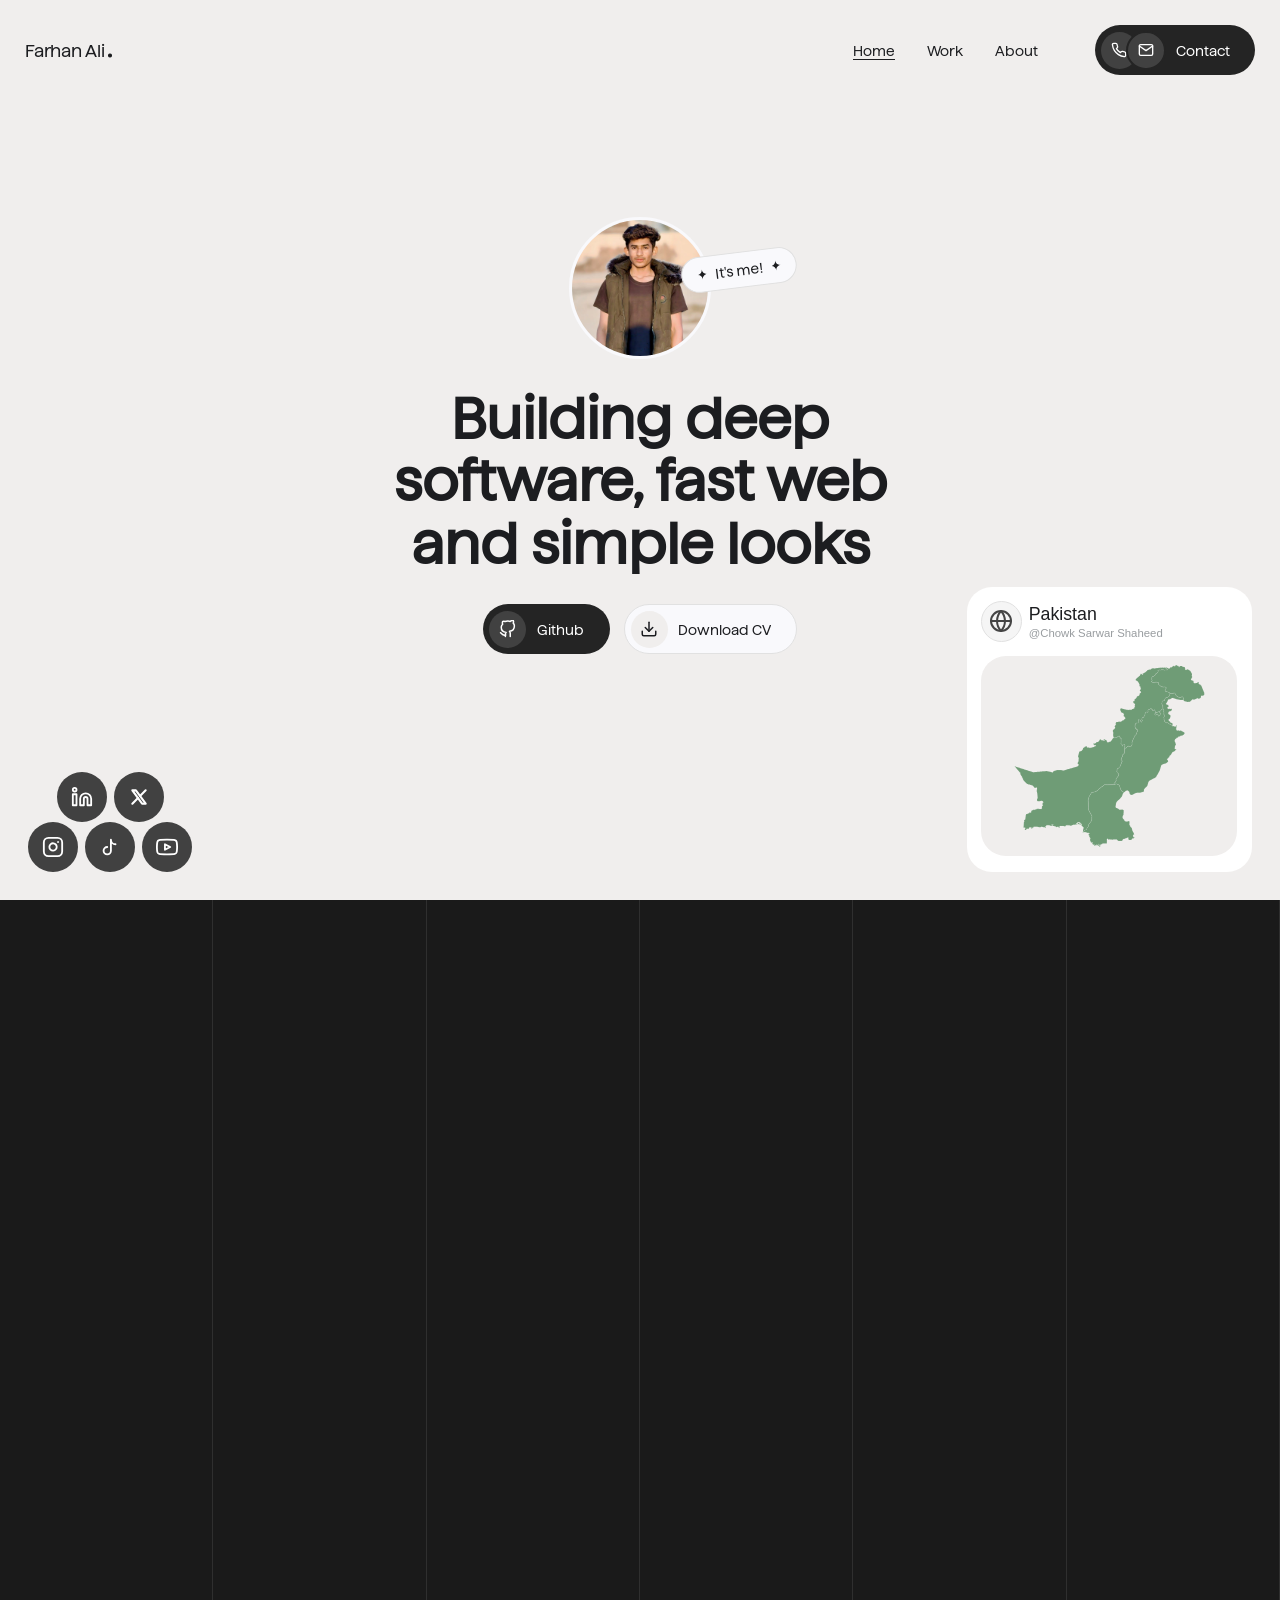
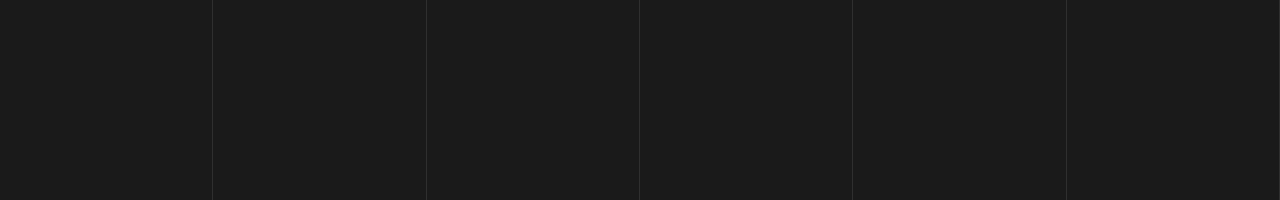
==== commit 2da511e6: "Metadata added to Pages" ====
--- a/index.html
+++ b/index.html
@@ -4,7 +4,56 @@
 <head>
     <meta charset="UTF-8">
     <meta name="viewport" content="width=device-width, initial-scale=1.0">
-    <title>Under Construction</title>
+    <title>Farhan Ali • Software Engineer based in Pakistan</title>
+    <meta name="description"
+        content="Farhan Ali is a software enginner building deep softwares with simple and clean look">
+    <link rel="icon" type="image/png" sizes="32x32" href="/public/images/favicon.png">
+    <link rel="apple-touch-icon" sizes="180x180" href="/public/images/favicon.png">
+    <link rel="canonical" href="https://farhanali.org/">
+    <meta name="author" content="Farhan Ali">
+    <meta name="robots" content="index, follow">
+    <meta name="theme-color" content="#F0EEED">
+    <meta name="color-scheme" content="dark light">
+
+    <meta property="og:type" content="website">
+    <meta property="og:url" content="https://farhanali.org/">
+    <meta property="og:title" content="Farhan Ali • Software Engineer based in Pakistan">
+    <meta property="og:description"
+        content="Explore the portfolio of Farhan Ali, a software engineer building complex, high-performance software with simple, intuitive interfaces.">
+    <meta property="og:image" content="https://farhanali.org/public/images/social-preview.png">
+
+    <meta name="twitter:card" content="summary_large_image">
+    <meta name="twitter:site" content="@farhanali.org">
+    <meta name="twitter:title" content="Farhan Ali • Software Engineer">
+    <meta name="twitter:description"
+        content="Explore the portfolio of Farhan Ali, a software engineer building complex, high-performance software with simple, intuitive interfaces.">
+    <meta name="twitter:image" content="https://farhanali.org/public/images/social-preview.png">
+
+    <link rel="manifest" href="/public/site.webmanifest">
+
+    <script type="application/ld+json">
+        {
+          "@context": "https://schema.org/",
+          "@type": "Person",
+          "name": "Farhan Ali",
+          "jobTitle": "Software Engineer",
+          "url": "https://farhanali.org",
+          "description": "Software engineer specializing in high-performance systems architecture, Rust engineering, and minimal web design.",
+          "publishingPrinciples": "https://farhanali.org/work/",
+          "sameAs": [
+            "https://github.com/Farhan-Ali-Rajpoot",
+            "https://github.com/Farhan-Ali-Rajpoot/omnyx",
+            "https://github.com/Farhan-Ali-Rajpoot/dataseal"
+          ],
+          "knowsAbout": [
+            "Rust", 
+            "High-Performance Systems", 
+            "Linux",
+            "Systems Engineering",
+            "Hyper-Converged Infrastructure"
+          ]
+        }
+    </script>
 
     <link rel="stylesheet" href="./public/assets/css/style.css">
     <script src="/public/assets/js/index.js" type="module" defer></script>
@@ -228,12 +277,16 @@
                 border-radius: 50%; position: absolute;"></div>
                 <span style="display: inline-block;">Work</span>
             </a>
-            <a href="/about/" style="display: flex; align-items: center" ><span style="display: inline-block;">About</span>
-            <div class="dot" style="height: calc(var(--sfu)*.5); width: calc(var(--sfu)*.5); background-color: var(--color-text-dark); display: inline-block; 
-                border-radius: 50%; position: absolute;"></div></a>
-            <a href="/contact/" style="display: flex; align-items: center;" ><span style="display: inline-block;">Contact</span>
-            <div class="dot" style="height: calc(var(--sfu)*.5); width: calc(var(--sfu)*.5); background-color: var(--color-text-dark); display: inline-block; 
-                border-radius: 50%; position: absolute;"></div></a>
+            <a href="/about/" style="display: flex; align-items: center"><span
+                    style="display: inline-block;">About</span>
+                <div class="dot" style="height: calc(var(--sfu)*.5); width: calc(var(--sfu)*.5); background-color: var(--color-text-dark); display: inline-block; 
+                border-radius: 50%; position: absolute;"></div>
+            </a>
+            <a href="/contact/" style="display: flex; align-items: center;"><span
+                    style="display: inline-block;">Contact</span>
+                <div class="dot" style="height: calc(var(--sfu)*.5); width: calc(var(--sfu)*.5); background-color: var(--color-text-dark); display: inline-block; 
+                border-radius: 50%; position: absolute;"></div>
+            </a>
         </div>
 
         <div class="social-links"
@@ -388,7 +441,7 @@
 
                 <div style="height: calc(var(--sfu)*10); width: calc(var(--sfu)*10); border-radius: 50%; background-color: var(--color-btn-bg-secondary); 
                         border: solid calc(var(--sfu)*.25) var(--color-btn-bg-secondary); position: relative;">
-                    <img src="/public/images/farhan-ali.jpg" alt="Farhan Ali"
+                    <img src="/public/images/farhan-ali.png" alt="Farhan Ali"
                         style="object-fit: cover; inset: 0; height: 100%; width: 100%; border-radius: 50%;">
                     <div data-magnetic style="padding: calc(var(--sfu)*.6) calc(var(--sfu)*1); border-radius: 5rem; background-color: var(--color-btn-bg-secondary); 
                         border: solid calc(var(--sfu)*.1) var(--color-btn-secondary-border); position: absolute; top: 50%; transform: translateY(-100%) 
@@ -448,7 +501,7 @@
                         </div>
                     </a>
 
-                    <a class="roll-trigger" data-magnetic href="/public/docs/farhan-ali.pdf" target="_blank"
+                    <a class="roll-trigger" data-magnetic href="/public/docs/farhan-ali-cv.pdf" target="_blank"
                         rel="noopener noreferrer"
                         style="padding: calc(var(--sfu)*.4) calc(var(--sfu)*1.75) calc(var(--sfu)*.4) calc(var(--sfu)*.4); border-radius: calc(var(--sfu)*5);
                             background-color: var(--color-btn-bg-secondary);  display: inline-flex; align-items: center; gap: calc(var(--sfu)*.75);
